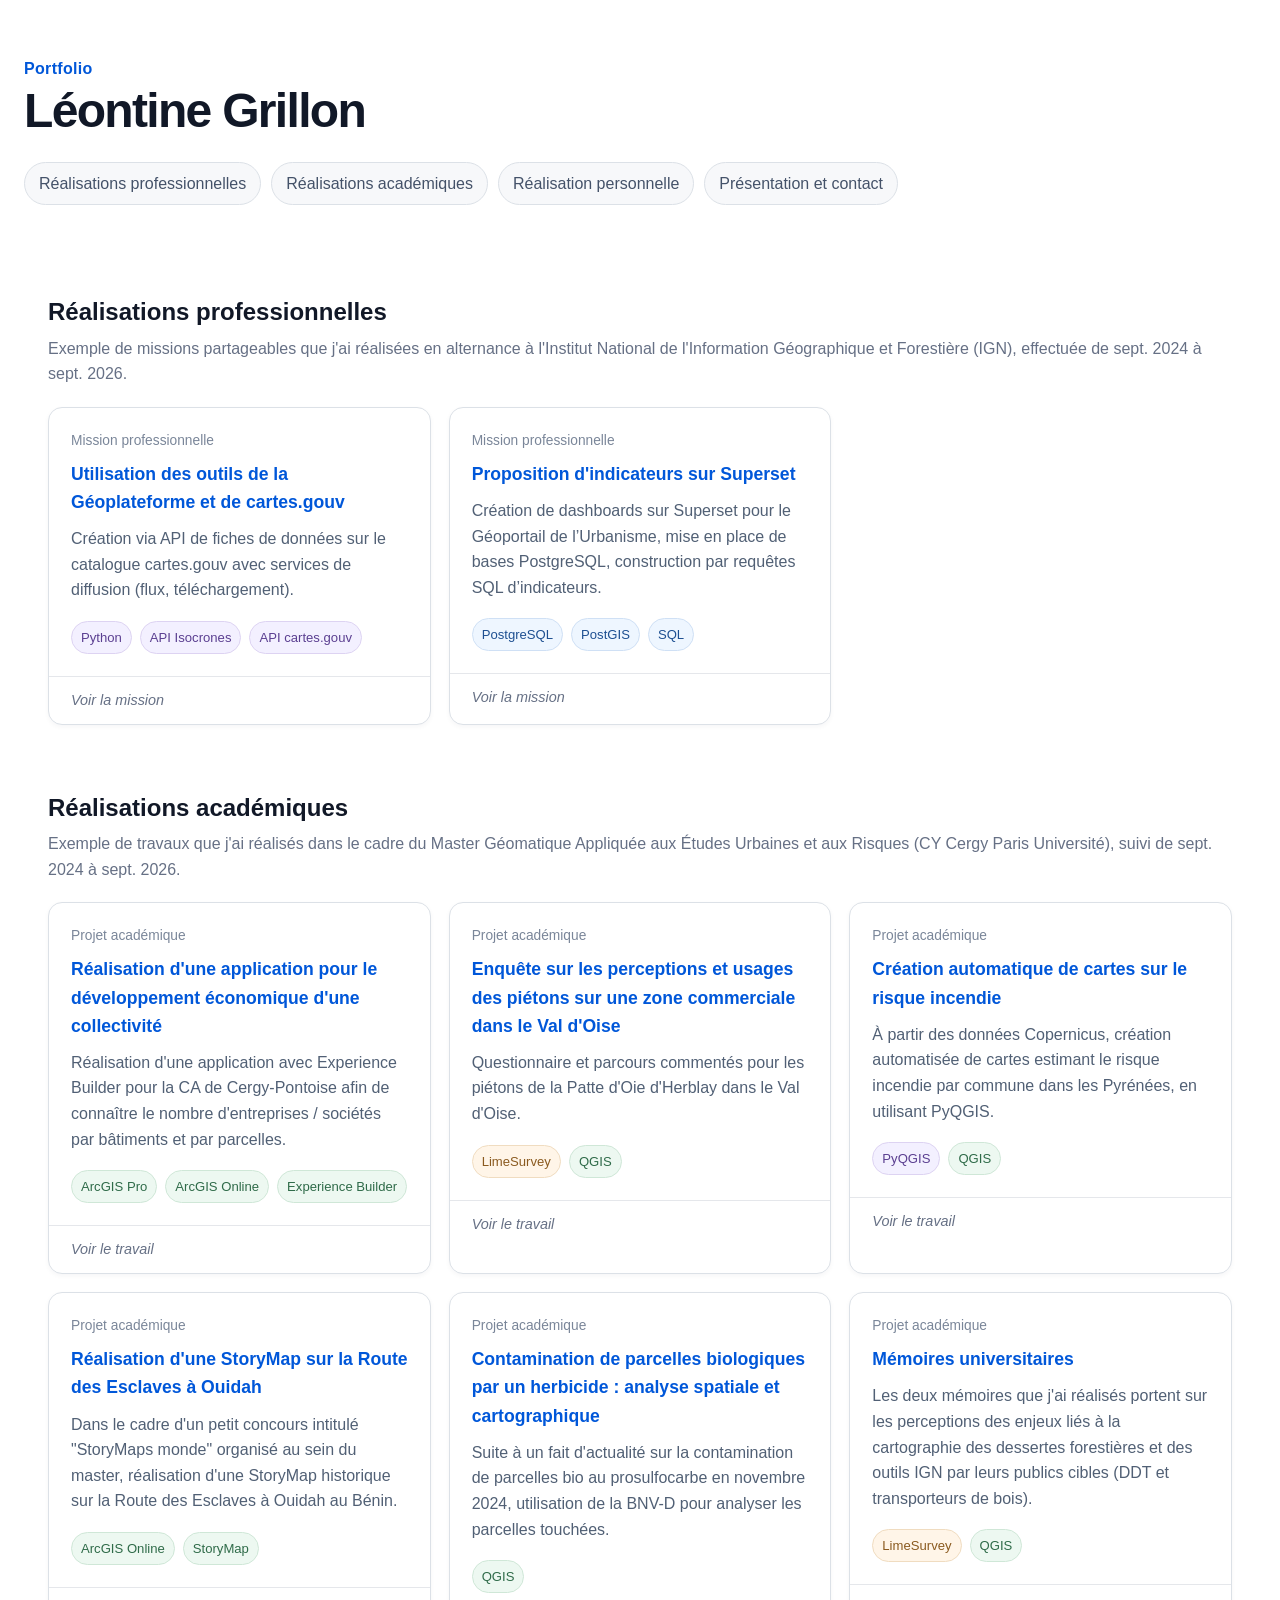
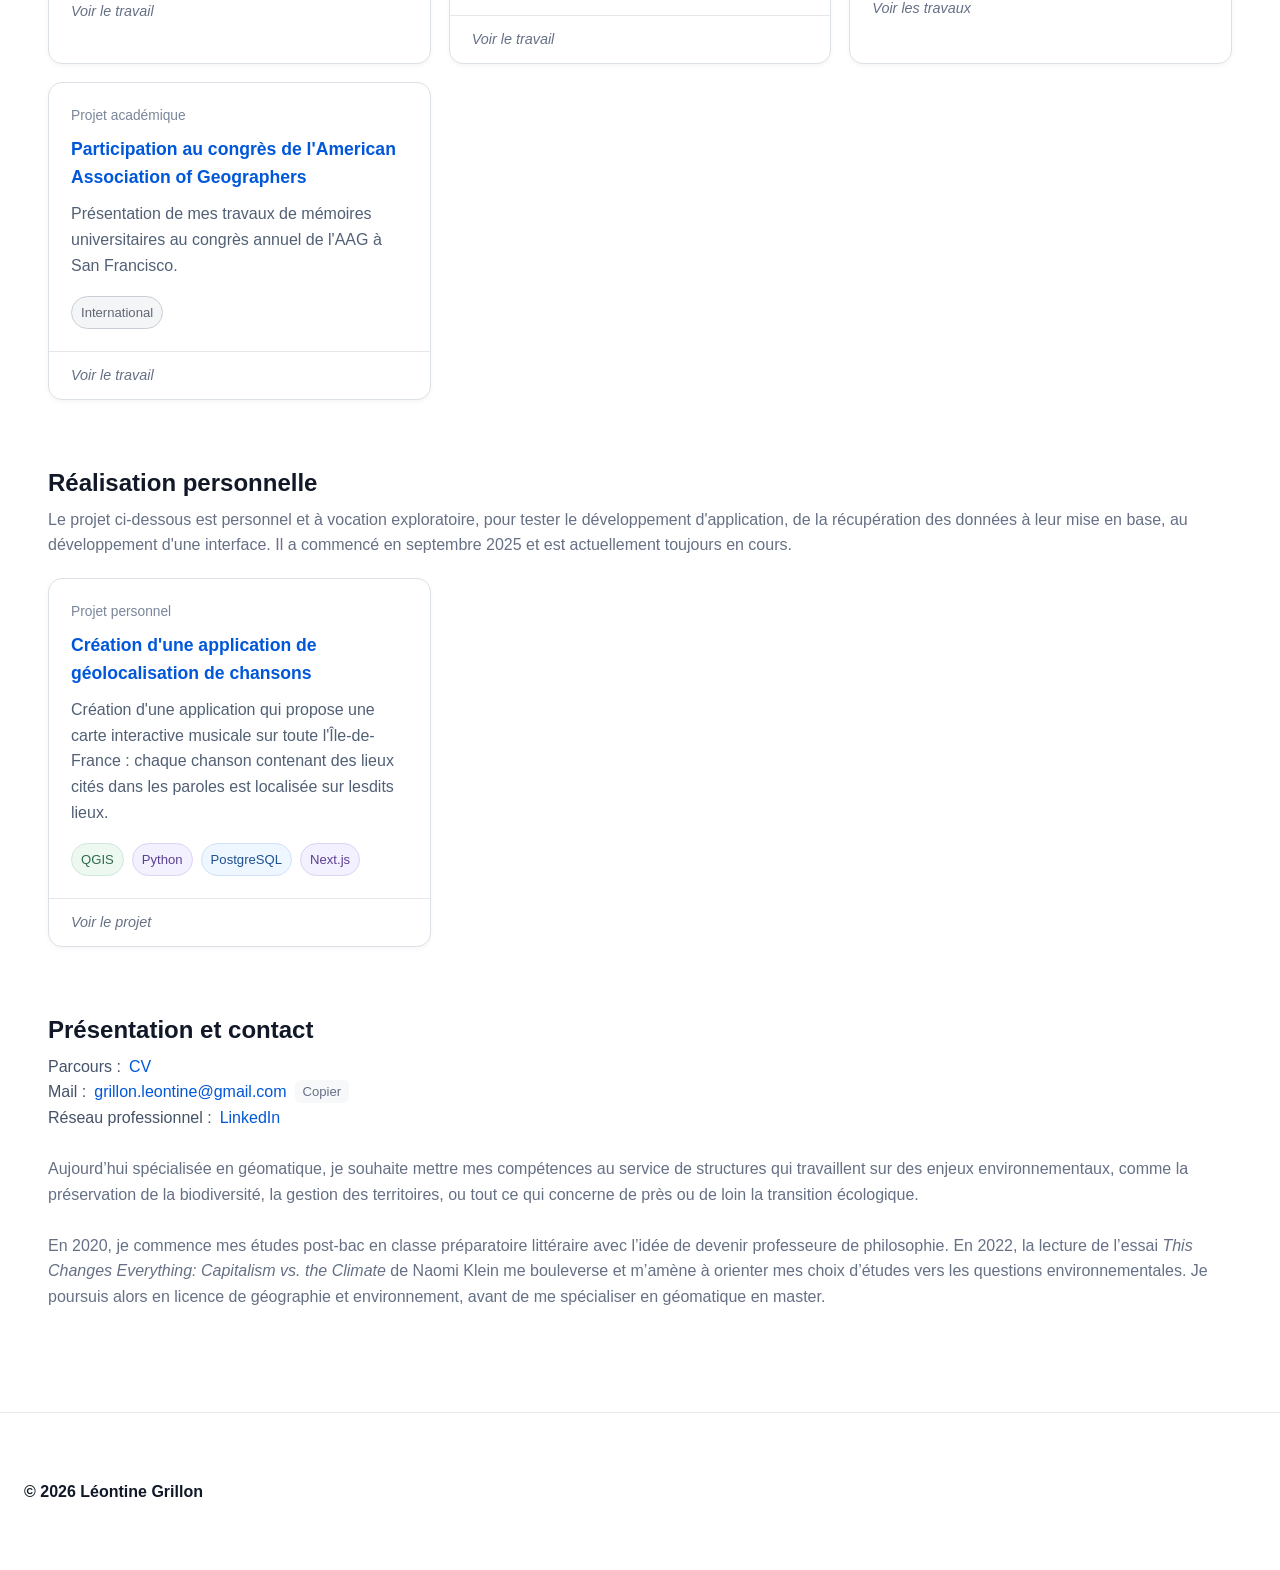
==== index.html @ 7c2c2d3c "modif transparence" ====
<!DOCTYPE html>
<html lang="fr">
<head>
  <meta charset="UTF-8">
  <meta name="viewport" content="width=device-width, initial-scale=1.0">
  <title>Portfolio | Léontine Grillon</title>
  <link rel="icon" type="image/png" href="images/favicon.png">
  <link rel="stylesheet" href="style.css?v=12">
  <meta name="google-site-verification" content="ycG6SDvVHIK83h4UbihjOqYFWwAWkZU4FkI-d4H0XBs" />
</head>
<body>
  <header class="site-header">
    <div class="container">
      <p class="eyebrow">Portfolio</p>
      <h1>Léontine Grillon</h1>
    <br>

      <nav class="filters" aria-label="Catégories">
        <a href="#professionnel" class="pill">Réalisations professionnelles</a>
        <a href="#academique" class="pill">Réalisations académiques</a>
        <a href="#personnel" class="pill">Réalisation personnelle</a>
        <a href="#presentation" class="pill">Présentation et contact</a>
      </nav>
    </div>
  </header>

  <main class="container">
    <section id="professionnel" class="project-section">
      <div class="section-heading">
        <h2>Réalisations professionnelles</h2>
        <p>Exemple de missions partageables que j'ai réalisées en alternance à l'Institut National de l'Information Géographique et Forestière (IGN), effectuée de sept. 2024 à sept. 2026.</p>
      </div>

      <div class="project-grid">

  <article class="project-card">
  <a class="card-link" href="projets/creation_fiche_catalogue.html">

    <div class="card-content">
      <p class="project-type">Mission professionnelle</p>

      <h3>
        Utilisation des outils de la Géoplateforme et de cartes.gouv
      </h3>

      <p class="project-description">
        Création via API de fiches de données sur le catalogue cartes.gouv
        avec services de diffusion (flux, téléchargement).
      </p>

      <div class="tags">
        <span class="dev">Python</span>
        <span class="dev">API Isocrones</span>
        <span class="dev">API cartes.gouv</span>
      </div>
    </div>

    <div class="card-footer">
      Voir la mission
    </div>

  </a>
</article>

        <article class="project-card">
          <a class="card-link" href="projets/superset.html">
            <div class="card-content">
              <p class="project-type">Mission professionnelle</p>
              <h3>Proposition d'indicateurs sur Superset</h3>
              <p class="project-description">
                Création de dashboards sur Superset pour le Géoportail de l’Urbanisme, mise en place de bases PostgreSQL, construction par requêtes SQL d’indicateurs. 
              </p>
              <div class="tags">
  <span class="database">PostgreSQL</span>
  <span class="database">PostGIS</span>
  <span class="database">SQL</span>
</div>
            </div>
            <div class="card-footer">Voir la mission</div>
          </a>
        </article>
      </div>
    </section>

    <section id="academique" class="project-section">
      <div class="section-heading">
        <h2>Réalisations académiques</h2>
        <p>Exemple de travaux que j'ai réalisés dans le cadre du Master Géomatique Appliquée aux Études Urbaines et aux Risques (CY Cergy Paris Université), suivi de sept. 2024 à sept. 2026.</p>
      </div>

      <div class="project-grid">


<article class="project-card">
          <a class="card-link" href="projets/experience_builder.html">
            <div class="card-content">
              <p class="project-type">Projet académique</p>
              <h3>Réalisation d'une application pour le développement économique d'une collectivité</h3>
              <p class="project-description">
                Réalisation d'une application avec Experience Builder pour la CA de Cergy-Pontoise afin de connaître le nombre d'entreprises / sociétés par bâtiments et par parcelles.
              </p>
              <div class="tags">
  <span class="gis">ArcGIS Pro</span>
  <span class="gis">ArcGIS Online</span>
  <span class="gis">Experience Builder</span>
</div>
            </div>
            <div class="card-footer">Voir le travail</div>
          </a>
        </article>

        <article class="project-card">
          <a class="card-link" href="projets/enquete_quali.html">
            <div class="card-content">
              <p class="project-type">Projet académique</p>
              <h3>Enquête sur les perceptions et usages des piétons sur une zone commerciale dans le Val d'Oise</h3>
              <p class="project-description">
                Questionnaire et parcours commentés pour les piétons de la Patte d'Oie d'Herblay dans le Val d'Oise.
              </p>
              <div class="tags">
  <span class="analysis">LimeSurvey</span>
  <span class="gis">QGIS</span>
</div>
            </div>
            <div class="card-footer">Voir le travail</div>
          </a>
        </article>

        <article class="project-card">
          <a class="card-link" href="projets/pyqgis.html">
            <div class="card-content">
              <p class="project-type">Projet académique</p>
              <h3>Création automatique de cartes sur le risque incendie</h3>
              <p class="project-description">
                À partir des données Copernicus, création automatisée de cartes estimant le risque incendie par commune dans les Pyrénées, en utilisant PyQGIS.
              </p>
<div class="tags">
  <span class="dev">PyQGIS</span>
  <span class="gis">QGIS</span>
</div>
            </div>
            <div class="card-footer">Voir le travail</div>
          </a>
        </article>

<article class="project-card">
          <a class="card-link" href="projets/storymap.html">
            <div class="card-content">
              <p class="project-type">Projet académique</p>
              <h3>Réalisation d'une StoryMap sur la Route des Esclaves à Ouidah</h3>
              <p class="project-description">
                Dans le cadre d'un petit concours intitulé "StoryMaps monde" organisé au sein du master, réalisation d'une StoryMap historique sur la Route des Esclaves à Ouidah au Bénin.
              </p>
              <div class="tags">
  <span class="gis">ArcGIS Online</span>
  <span class="gis">StoryMap</span>
</div>
            </div>
            <div class="card-footer">Voir le travail</div>
          </a>
        </article>

                <article class="project-card">
          <a class="card-link" href="projets/prosulcofabre.html">
            <div class="card-content">
              <p class="project-type">Projet académique</p>
              <h3>Contamination de parcelles biologiques par un herbicide : analyse spatiale et cartographique</h3>
              <p class="project-description">
                Suite à un fait d'actualité sur la contamination de parcelles bio au prosulfocarbe en novembre 2024, utilisation de la BNV-D pour analyser les parcelles touchées.
              </p>
              <div class="tags">
  <span class="gis">QGIS</span>
</div>
            </div>
            <div class="card-footer">Voir le travail</div>
          </a>
        </article>

        <article class="project-card">
          <a class="card-link" href="projets/memoires.html">
            <div class="card-content">
              <p class="project-type">Projet académique</p>
              <h3>Mémoires universitaires</h3>
              <p class="project-description">
                Les deux mémoires que j'ai réalisés portent sur les perceptions des enjeux liés à la cartographie des dessertes forestières et des outils IGN par leurs publics cibles (DDT et transporteurs de bois).
              </p>
              <div class="tags">
  <span class="analysis">LimeSurvey</span>
  <span class="gis">QGIS</span>
</div>
            </div>
            <div class="card-footer">Voir les travaux</div>
          </a>
        </article>

        <article class="project-card">
          <a class="card-link" href="projets/presentation_AAG.html">
            <div class="card-content">
              <p class="project-type">Projet académique</p>
              <h3>Participation au congrès de l'American Association of Geographers</h3>
              <p class="project-description">
                Présentation de mes travaux de mémoires universitaires au congrès annuel de l'AAG à San Francisco.
              </p>
<div class="tags">
  <span class="neutral">International</span>
</div>
            </div>
            <div class="card-footer">Voir le travail</div>
          </a>
        </article>

      </div>
    </section>

    <section id="personnel" class="project-section">
      <div class="section-heading">
        <h2>Réalisation personnelle</h2>
        <p>Le projet ci-dessous est personnel et à vocation exploratoire, pour tester le développement d'application, de la récupération des données à leur mise en base, au développement d'une interface. Il a commencé en septembre 2025 et est actuellement toujours en cours.</p>
      </div>

      <div class="project-grid">
        <article class="project-card">
          <a class="card-link" href="projets/projet-personnel.html">
            <div class="card-content">
              <p class="project-type">Projet personnel</p>
              <h3>Création d'une application de géolocalisation de chansons</h3>
              <p class="project-description">
                Création d'une application qui propose une carte interactive musicale sur toute l'Île-de-France : chaque chanson contenant des lieux cités dans les paroles est localisée sur lesdits lieux.
              </p>
              <div class="tags">
  <span class="gis">QGIS</span>
  <span class="dev">Python</span>
  <span class="database">PostgreSQL</span>
  <span class="dev">Next.js</span>
</div>
            </div>
            <div class="card-footer">Voir le projet</div>
          </a>
        </article>
      </div>
    </section>

        <section id="presentation" class="project-section">
      <div class="section-heading">
        <h2>Présentation et contact</h2>
<div class="email-row">
  <span class="email-label">Parcours :</span>

  <a class="email-link"
     href="documents/cv.pdf"download>
    CV
  </a>
</div>
<div class="email-row">
  <span class="email-label">Mail :</span>

  <a class="email-link"
     href="mailto:grillon.leontine@gmail.com">
    grillon.leontine@gmail.com
  </a>

  <button class="copy-email"
          type="button"
          onclick="copyEmail(this)">
    Copier
  </button>
</div>
<div class="email-row">
  <span class="email-label">Réseau professionnel :</span>

  <a class="email-link"
     href="https://www.linkedin.com/in/leontine-grillon-8b78a0295/">
    LinkedIn
  </a>
</div>


<br>

        <p>Aujourd’hui spécialisée en géomatique, je souhaite mettre mes compétences au service de structures qui travaillent sur des enjeux environnementaux, comme la préservation de la biodiversité, la gestion des territoires, ou tout ce qui concerne de près ou de loin la transition écologique. </p>
      <br>
        <p>En 2020, je commence mes études post-bac en classe préparatoire littéraire avec l’idée de devenir professeure de philosophie. En 2022, la lecture de l’essai <em>This Changes Everything: Capitalism vs. the Climate</em> de Naomi Klein me bouleverse et m’amène à orienter mes choix d’études vers les questions environnementales. Je poursuis alors en licence de géographie et environnement, avant de me spécialiser en géomatique en master.</p>
      
      </div>

      <div class="project-grid">
        </section>
  
  </main>

  <footer class="site-footer">
    <div class="container">
      <p>© 2026 Léontine Grillon</p>
    </div>
  </footer>

<script>
  function copyEmail(button) {
    navigator.clipboard.writeText("grillon.leontine@gmail.com");

    button.textContent = "Copié";
    button.classList.add("copied");

    setTimeout(() => {
      button.textContent = "Copier";
      button.classList.remove("copied");
    }, 1500);
  }
</script>

</body>
</html>
---- style.css ----
* {
  box-sizing: border-box;
}

html {
  scroll-behavior: smooth;
}

body {
  margin: 0;
  font-family: Inter, "Segoe UI", Arial, sans-serif;
  color: #152238;
  background-image: url("images/shared-image-_3.png");
  background-size: cover;
  background-position: center;
  background-attachment: fixed;
  background-repeat: no-repeat;
  line-height: 1.6;
}

main.container {
  background: #ffffff;
  padding-left: 24px;
  padding-right: 24px;
}

a {
  color: inherit;
}

.container {
  width: min(1240px, calc(100% - 48px));
  margin: 0 auto;
}

.site-header {
  padding: 56px 0 34px;
  background: rgba(255, 255, 255, 0);
}

.site-header h1 {
  font-size: clamp(1.8rem, 4vw, 3rem);
}

.eyebrow {
  margin: 0 0 4px;
  color: #0057d9;
  font-weight: 700;
  letter-spacing: 0.02em;
}

h1 {
  margin: 0;
  font-size: clamp(2.2rem, 5vw, 4.2rem);
  line-height: 1.05;
  letter-spacing: -0.035em;
  color: #111827;
}

.intro {
  max-width: 760px;
  margin: 18px 0 26px;
  font-size: 1.08rem;
  color: #536174;
}

.filters {
  display: flex;
  flex-wrap: wrap;
  gap: 10px;
}

.pill {
  display: inline-flex;
  align-items: center;
  padding: 8px 14px;
  text-decoration: none;
  color: #445269;
  background: #f7f8fa;
  border: 1px solid #dce1e7;
  border-radius: 999px;
  transition: 0.2s ease;
}

.pill:hover {
  color: #0057d9;
  border-color: #9ebfe9;
  background: #f4f8ff;
}

.project-section {
  padding: 54px 0 10px;
}

.section-heading {
  margin-bottom: 20px;
}

.section-heading h2 {
  margin: 0 0 4px;
  font-size: 1.5rem;
  color: #111827;
}

.section-heading p {
  margin: 0;
  color: #667085;
}

.project-grid {
  display: grid;
  grid-template-columns: repeat(3, minmax(0, 1fr));
  gap: 18px;
}

.project-card {
  min-height: 270px;
  overflow: hidden;
  border: 1px solid #dce1e7;
  border-radius: 14px;
  background: #ffffff;
  box-shadow: 0 2px 5px rgba(17, 24, 39, 0.04);
  transition: transform 0.2s ease, box-shadow 0.2s ease, border-color 0.2s ease;
}

.project-card:hover {
  transform: translateY(-3px);
  border-color: #b9c8da;
  box-shadow: 0 10px 24px rgba(17, 24, 39, 0.08);
}

.card-link {
  min-height: 270px;
  display: flex;
  flex-direction: column;
  text-decoration: none;
}

.card-content {
  flex: 1;
  padding: 22px;
}

.project-type {
  margin: 0 0 8px;
  color: #7a8699;
  font-size: 0.86rem;
}

.project-card h3 {
  margin: 0 0 10px;
  color: #0057d9;
  font-size: 1.1rem;
}

.project-description {
  margin: 0 0 18px;
  color: #516075;
}

.tags {
  display: flex;
  flex-wrap: wrap;
  gap: 8px;
}

.tags span {
  padding: 5px 9px;
  border-radius: 999px;
  font-size: 0.82rem;
}

.card-footer {
  padding: 12px 22px;
  border-top: 1px solid #e5e7eb;
  color: #667085;
  font-style: italic;
  font-size: 0.9rem;
}

.project-page {
  padding: 52px 0 80px;
}

.back-link {
  display: inline-block;
  margin-bottom: 24px;
  color: #0057d9;
  text-decoration: none;
}

.project-hero {
  max-width: 850px;
  margin-bottom: 38px;
}

.project-hero h1 {
  margin-bottom: 16px;
  font-size: clamp(2rem, 5vw, 3.5rem);
}

.project-meta {
  color: #667085;
}

.content-block {
  max-width: 850px;
  margin: 34px 0;
}

.content-block h2 {
  margin-bottom: 8px;
  color: #111827;
}

.project-preview {
  display: block;
  max-width: 950px;
  margin-top: 28px;
  overflow: hidden;
  border: 1px solid #dce1e7;
  border-radius: 14px;
  text-decoration: none;
  background: #f8fafc;
}

.project-preview img {
  display: block;
  width: 100%;
  aspect-ratio: 16 / 9;
  object-fit: cover;
}

.preview-placeholder {
  min-height: 420px;
  display: grid;
  place-items: center;
  padding: 30px;
  text-align: center;
  background: linear-gradient(135deg, #eef4fb, #f8fafc);
}

.preview-label {
  color: #0057d9;
  font-weight: 700;
}

.site-footer {
  margin-top: 72px;
  padding: 50px 0;
  border-top: 1px solid rgba(220, 225, 231, 0.7);
  color: #5f6672;
  background: rgba(255, 255, 255, 0.50);
}

@media (max-width: 900px) {
  .project-grid {
    grid-template-columns: repeat(2, minmax(0, 1fr));
  }
}

@media (max-width: 620px) {
  .container {
    width: min(100% - 28px, 1180px);
  }

  .site-header {
    padding-top: 38px;
  }

  .project-grid {
    grid-template-columns: 1fr;
  }

  .project-card,
  .card-link {
    min-height: 0;
  }
}

.phone-frame {
  width: 430px;
  height: 860px;
  margin: 32px auto;
  border-radius: 28px;
  overflow: hidden;
  background: #ffffff;
  box-shadow: 0 12px 35px rgba(17, 24, 39, 0.12);
}

.phone-frame iframe {
  width: 100%;
  height: 100%;
  border: none;
  display: block;
}

.project-link {
  text-align: center;
  margin-top: 18px;
}

/* Développement / programmation */
.tags span.dev {
  background-color: #f3f0ff;
  color: #5b3f91;
  border: 1px solid #ddd3f2;
}

/* Bases de données */
.tags span.database {
  background-color: #eef6ff;
  color: #1d4f91;
  border: 1px solid #cfe0f5;
}

/* SIG / cartographie */
.tags span.gis {
  background-color: #edf8f1;
  color: #2f6b49;
  border: 1px solid #cfe7d7;
}

/* Enquêtes / analyse */
.tags span.analysis {
  background-color: #fff5e8;
  color: #8a5a1f;
  border: 1px solid #f0dcc0;
}

.tags span.neutral {
  background-color: #f4f5f7 !important;
  color: #5f6672 !important;
  border: 1px solid #c9ced6 !important;
}

.youtube-video {
  position: relative;
  width: 100%;
  max-width: 850px;
  padding-bottom: 56.25%;
  height: 0;
  overflow: hidden;
  border-radius: 14px;
  margin-top: 24px;
}

.youtube-video iframe {
  position: absolute;
  inset: 0;
  width: 100%;
  height: 100%;
  border: 0;
}

.download-button {
  display: inline-block;
  padding: 8px 12px;
  color: #0057d9;
  background: #ffffff;
  border: 1px solid #dce1e7;
  border-radius: 8px;
  text-decoration: none;
  font-size: 0.95rem;
}

.email-row {
  display: flex;
  align-items: center;
  gap: 8px;
  flex-wrap: wrap;
}

.email-label {
  color: #445269;
}

.email-link {
  color: #0057d9;
  text-decoration: none;
  font-weight: 500;
}

.email-link:hover {
  text-decoration: underline;
}

.copy-email {
  padding: 4px 8px;
  color: #667085;
  background: #f7f8fa;
  border: none;
  border-radius: 6px;
  cursor: pointer;
  font-size: 0.82rem;
}

.copy-email:hover {
  color: #0057d9;
  background: #eef4fb;
}

.copy-email.copied {
  color: #2f6b49;
  background: #edf8f1;
}

.text-link {
  color: #0057d9;
  text-decoration: none;
  font-weight: 500;
}

.text-link:hover {
  text-decoration: underline;
}

.site-footer p {
  color: #111827;
  font-weight: 700;
}
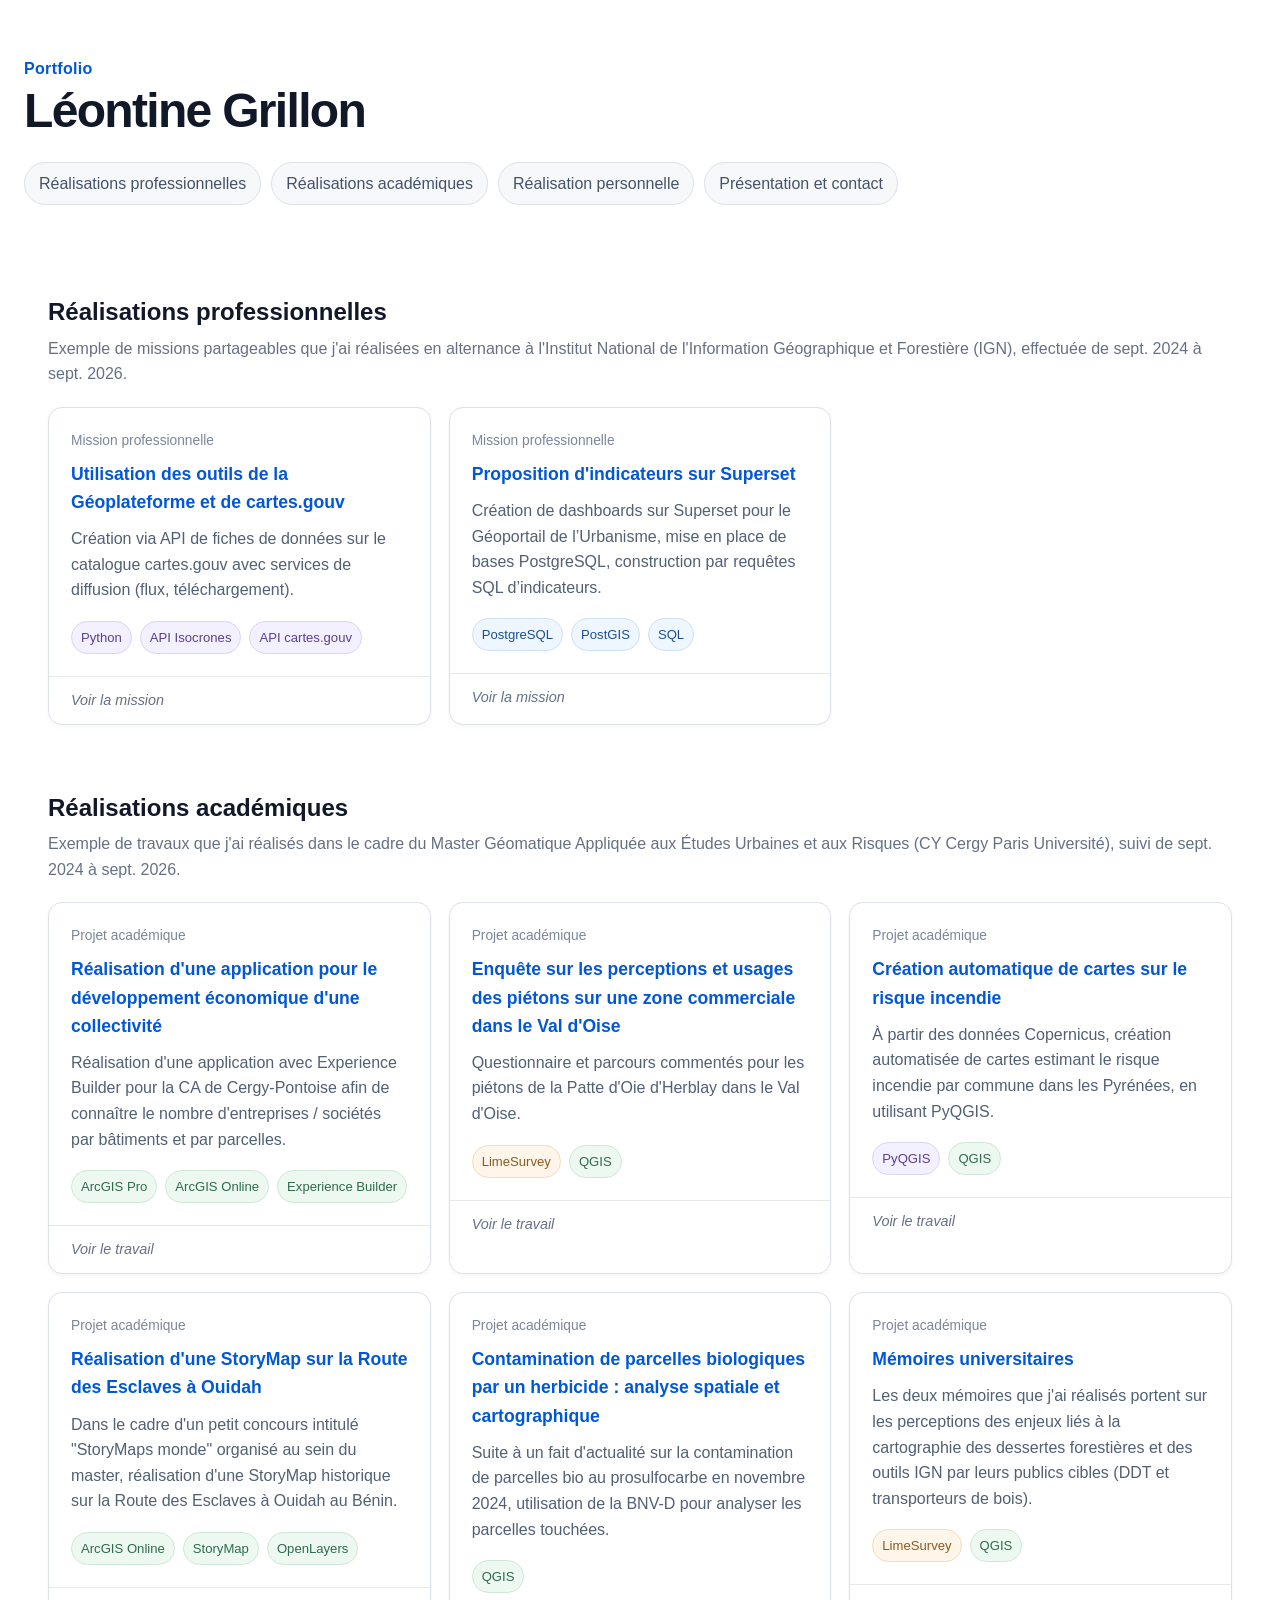
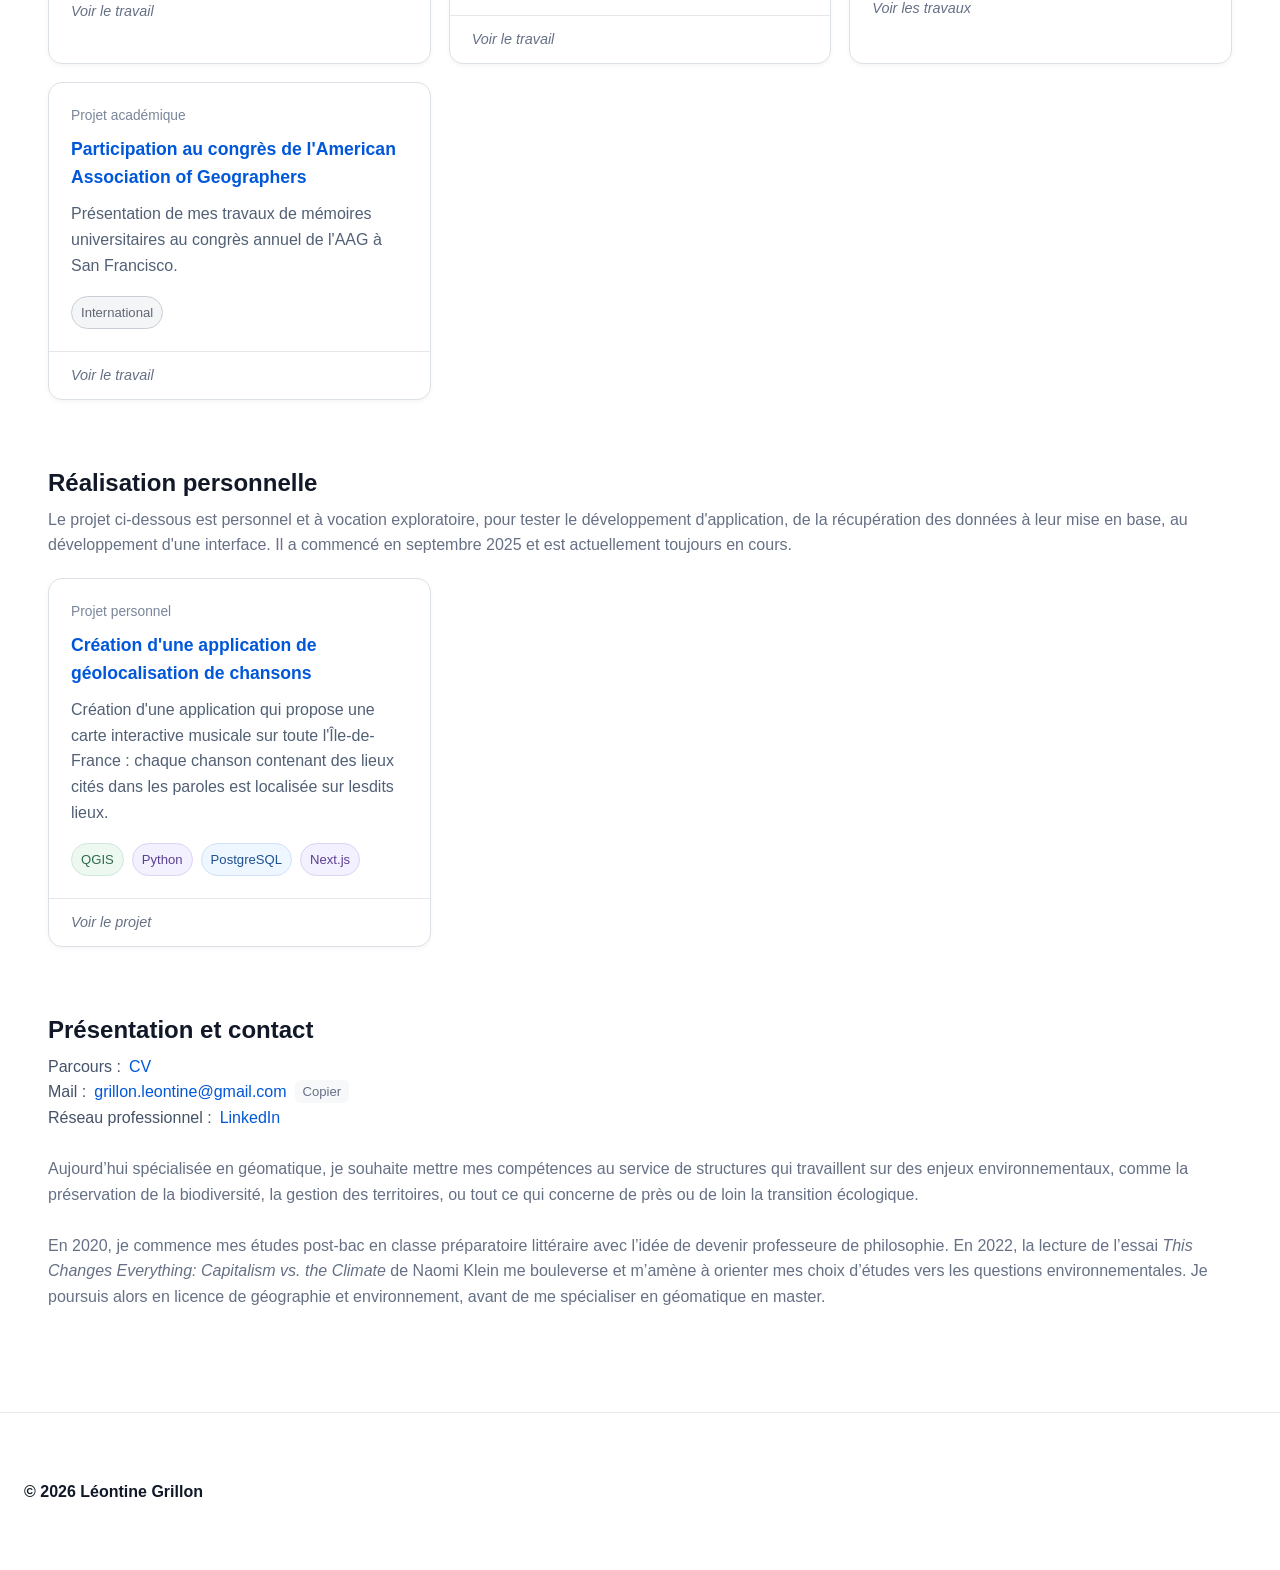
==== commit 36aa2f49: "corrections mineures" ====
--- a/index.html
+++ b/index.html
@@ -154,6 +154,7 @@
               <div class="tags">
   <span class="gis">ArcGIS Online</span>
   <span class="gis">StoryMap</span>
+  <span class="gis">OpenLayers</span>
 </div>
             </div>
             <div class="card-footer">Voir le travail</div>
